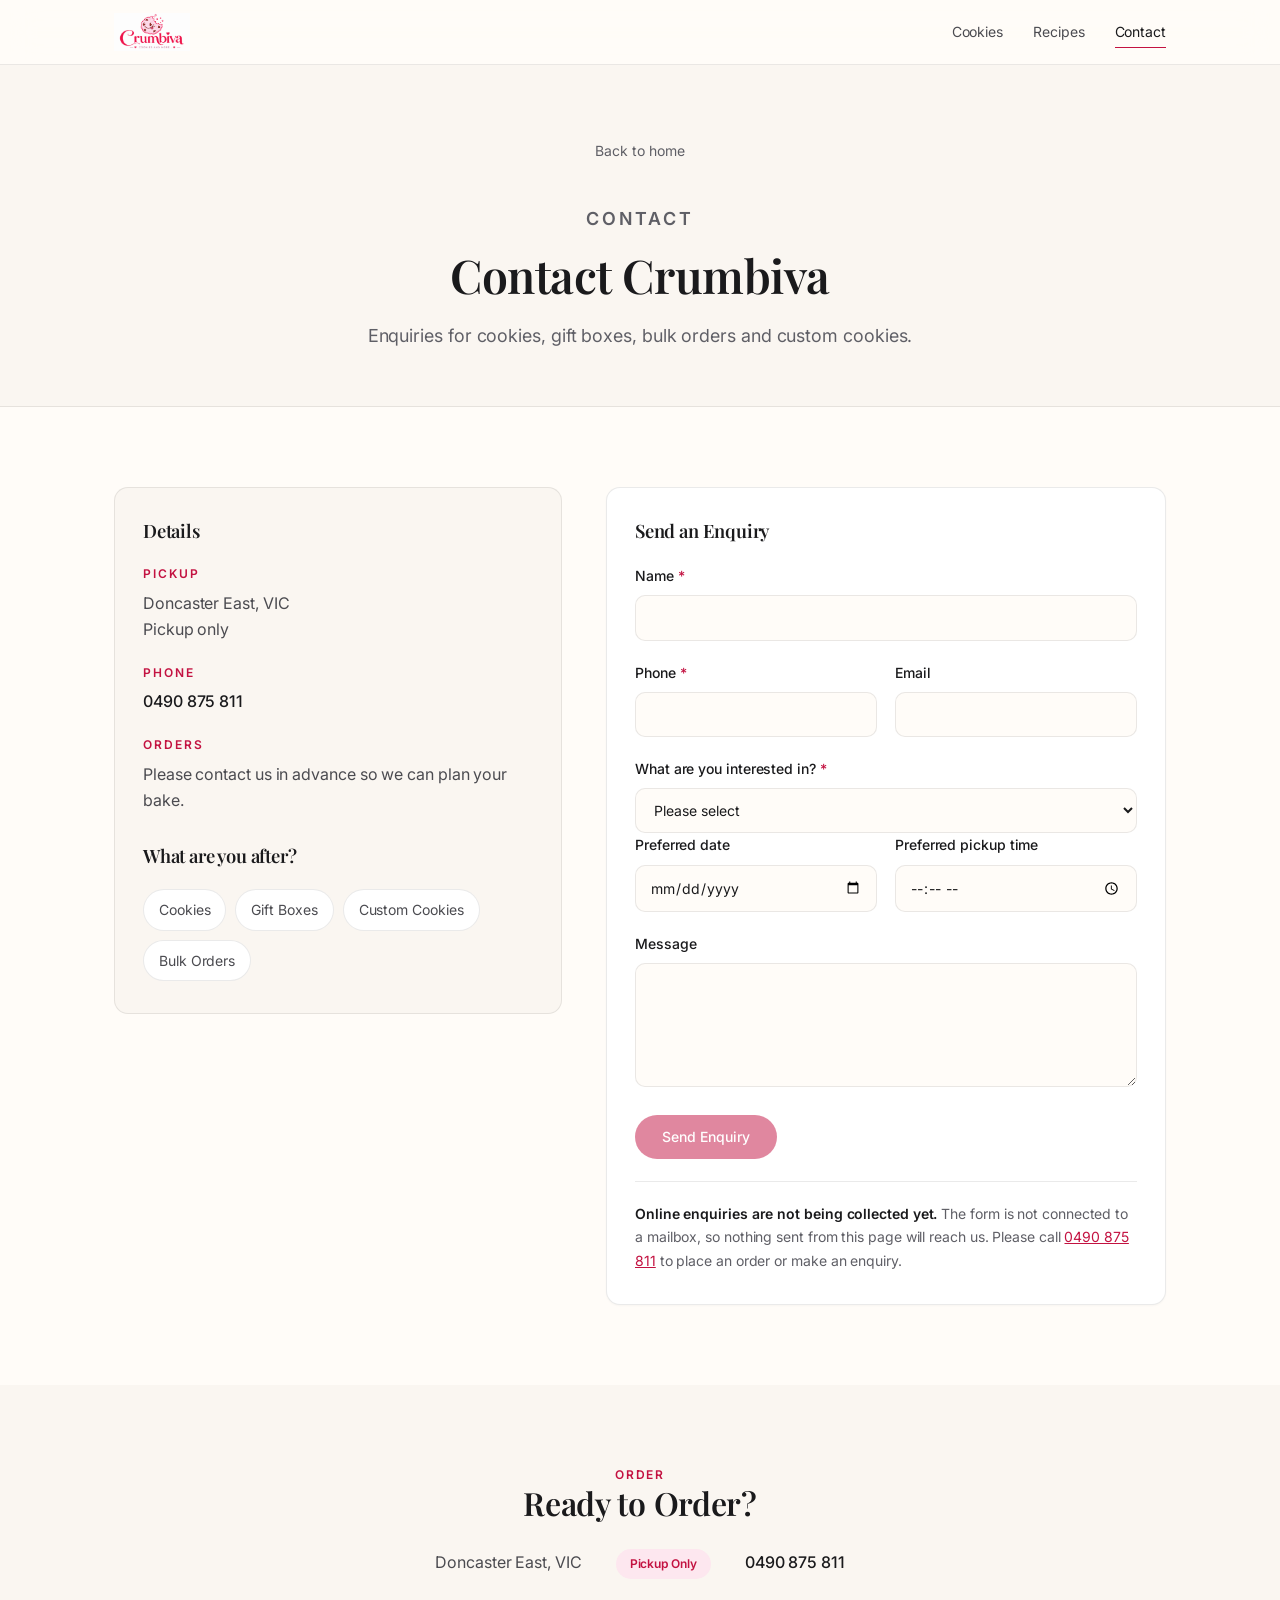
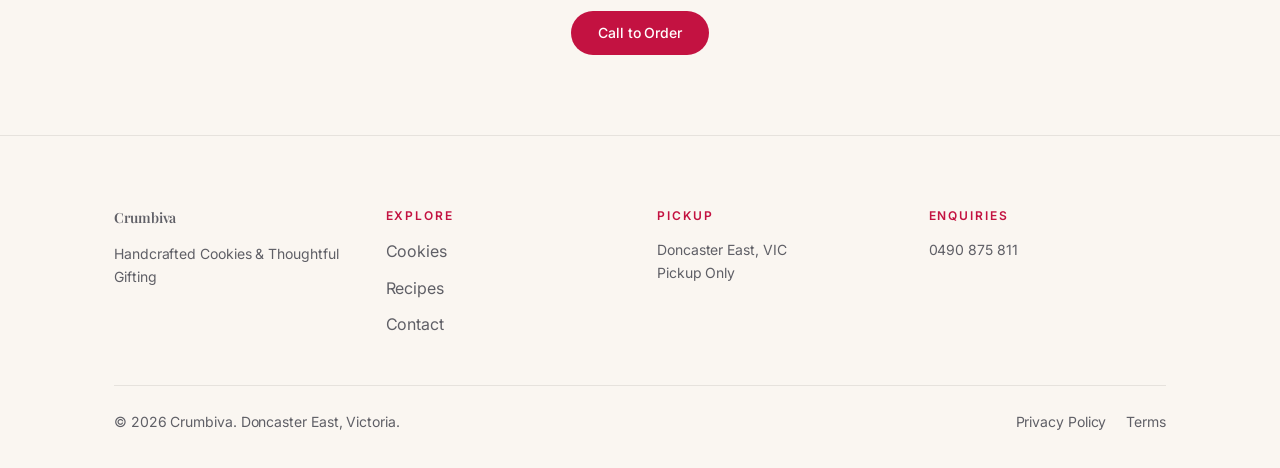
==== contact.html @ d33b9bd6 "Rewrite the founder section: Meet Kanu intro plus The Story Behind the Name" ====
<!DOCTYPE html>
<html lang="en-AU">
<head>
<meta charset="utf-8">
<meta name="viewport" content="width=device-width, initial-scale=1">
<title>Contact Crumbiva | Doncaster East</title>
<meta name="description" content="Contact Crumbiva in Doncaster East, Melbourne for handcrafted cookies, gift boxes, bulk orders and custom cookies. Pickup only. Call 0490 875 811.">
<link rel="icon" href="images/logo.png">
<link rel="preconnect" href="https://fonts.googleapis.com">
<link rel="preconnect" href="https://fonts.gstatic.com" crossorigin>
<link rel="stylesheet" href="https://fonts.googleapis.com/css2?family=Inter:wght@400;500;600&amp;family=Playfair+Display:ital,wght@0,600;0,700;1,600&amp;display=swap">
<link rel="stylesheet" href="styles.css?v=04c50ca1eb">
</head>
<body>

<header class="nav">
  <div class="nav-in">
    <a class="brand" href="index.html"><img src="images/logo.png" alt="Crumbiva"></a>
    <nav class="nav-links" aria-label="Main">
      <a href="cookies.html">Cookies</a>
      <a href="recipes.html">Recipes</a>
      <a href="contact.html" aria-current="page">Contact</a>
    </nav>
  </div>
</header>

<main>

  <div class="page-head wrap">
    <a class="back" href="index.html">Back to home</a>
    <p class="eyebrow">Contact</p>
    <h1>Contact Crumbiva</h1>
    <p>Enquiries for cookies, gift boxes, bulk orders and custom cookies.</p>
  </div>

  <section>
    <div class="wrap">
      <div class="contact-grid">

        <div class="contact-detail">
          <h3>Details</h3>
          <dl>
            <dt>Pickup</dt>
            <dd>Doncaster East, VIC<br>Pickup only</dd>
            <dt>Phone</dt>
            <dd><a href="tel:0490875811">0490 875 811</a></dd>
            <dt>Orders</dt>
            <dd>Please contact us in advance so we can plan your bake.</dd>
          </dl>

          <h3 style="margin-top:32px">What are you after?</h3>
          <div class="enquiries">
            <a href="cookies.html">Cookies</a>
            <a href="cookies.html">Gift Boxes</a>
            <a href="cookies.html">Custom Cookies</a>
            <a href="tel:0490875811">Bulk Orders</a>
          </div>
        </div>

        <form aria-labelledby="enquiry-heading">
          <h3 id="enquiry-heading">Send an Enquiry</h3>

          <div class="field" style="margin-top:22px">
            <label for="name">Name <span class="req">*</span></label>
            <input type="text" id="name" name="name" autocomplete="name" required>
          </div>

          <div class="row2" style="margin-top:20px">
            <div>
              <label for="phone">Phone <span class="req">*</span></label>
              <input type="tel" id="phone" name="phone" autocomplete="tel" required>
            </div>
            <div>
              <label for="email">Email</label>
              <input type="email" id="email" name="email" autocomplete="email">
            </div>
          </div>

          <div class="field">
            <label for="interest">What are you interested in? <span class="req">*</span></label>
            <select id="interest" name="interest" required>
              <option value="">Please select</option>
              <option>Cookies</option>
              <option>Gift Box</option>
              <option>Bulk Order</option>
              <option>Custom Cookies</option>
              <option>Other</option>
            </select>
          </div>

          <div class="row2">
            <div>
              <label for="date">Preferred date</label>
              <input type="date" id="date" name="date">
            </div>
            <div>
              <label for="time">Preferred pickup time</label>
              <input type="time" id="time" name="time">
            </div>
          </div>

          <div class="field">
            <label for="message">Message</label>
            <textarea id="message" name="message" rows="5"></textarea>
          </div>

          <div class="field">
            <button type="submit" class="btn primary" disabled aria-describedby="form-status">Send Enquiry</button>
          </div>

          <div class="form-note" id="form-status">
            <strong>Online enquiries are not being collected yet.</strong>
            The form is not connected to a mailbox, so nothing sent from this page will reach us.
            Please call <a href="tel:0490875811" style="color:var(--pink)">0490 875 811</a> to place an order or make an enquiry.
          </div>
        </form>

      </div>
    </div>
  </section>

  <section class="alt">
    <div class="wrap">
      <div class="contact-block">
        <p class="eyebrow">Order</p>
        <h2>Ready to Order?</h2>
        <div class="lines">
          <span>Doncaster East, VIC</span>
          <span class="badge">Pickup Only</span>
          <a href="tel:0490875811">0490 875 811</a>
        </div>
        <div class="btns">
          <a class="btn primary" href="tel:0490875811">Call to Order</a>
        </div>
      </div>
    </div>
  </section>

</main>

<footer>
  <div class="wrap">
    <div class="f-grid">
      <div>
        <p class="f-brand">Crumbiva</p>
        <p class="f-tag">Handcrafted Cookies &amp; Thoughtful Gifting</p>
      </div>
      <div>
        <p class="f-head">Explore</p>
        <div class="f-links">
          <a href="cookies.html">Cookies</a>
          <a href="recipes.html">Recipes</a>
          <a href="contact.html">Contact</a>
        </div>
      </div>
      <div>
        <p class="f-head">Pickup</p>
        <p>Doncaster East, VIC<br>Pickup Only</p>
      </div>
      <div>
        <p class="f-head">Enquiries</p>
        <p><a href="tel:0490875811">0490 875 811</a></p>
      </div>
    </div>
    <div class="f-bottom">
      <span>&copy; 2026 Crumbiva. Doncaster East, Victoria.</span>
      <nav aria-label="Legal">
        <a href="privacy.html">Privacy Policy</a>
        <a href="terms.html">Terms</a>
      </nav>
    </div>
  </div>
</footer>

</body>
</html>
---- styles.css ----
/* Crumbiva — design system
   Typefaces: Playfair Display (display serif) for headings, Inter (UI sans) for everything else.
   One type scale and one colour set, both defined here. Never restyle an element inline. */

:root{
  /* colour */
  --ivory:#FFFCF8;
  --cream:#FAF6F1;
  --paper:#FFFFFF;
  --ink:#1A1A1C;
  --body:#4B4B50;
  --muted:#5F5F66;
  --line:rgba(26,26,28,.09);
  --pink:#C31241;
  --pink-ink:#9E0D32;
  --blush:#FDE7EF;
  --rose:#F8CEDF;
  --peach:#FCEFE4;
  --sage:#E9F0EA;
  --lilac:#EFEAF7;
  --burgundy:#5A1B2E;
  --green:#59695C;

  /* surface */
  --radius:14px;
  --radius-sm:10px;
  --shadow-sm:0 1px 2px rgba(26,26,28,.03);
  --shadow:0 1px 2px rgba(26,26,28,.03), 0 14px 34px -18px rgba(26,26,28,.20);
  --measure:1100px;

  /* typefaces */
  --sans:"Inter", -apple-system, BlinkMacSystemFont, "Segoe UI", Roboto, Helvetica, Arial, sans-serif;
  --serif:"Playfair Display", "Iowan Old Style", Georgia, "Times New Roman", serif;

  /* type scale — every text element on the site uses one of these */
  --fs-h1:clamp(2rem, 4.4vw, 2.9rem);
  --fs-h2:clamp(1.45rem, 2.9vw, 2rem);
  --fs-h3:1.15rem;
  --fs-lead:clamp(1rem, 1.8vw, 1.12rem);
  --fs-body:1rem;
  --fs-sm:.875rem;
  --fs-xs:.75rem;

  --lh-head:1.2;
  --lh-body:1.65;
}

*{box-sizing:border-box}
html{scroll-behavior:smooth; -webkit-text-size-adjust:100%}
body{
  margin:0;
  background:var(--ivory);
  color:var(--ink);
  font-family:var(--sans);
  font-size:var(--fs-body);
  line-height:var(--lh-body);
  letter-spacing:-.005em;
  -webkit-font-smoothing:antialiased;
  -moz-osx-font-smoothing:grayscale;
}
h1,h2,h3{
  font-family:var(--serif);
  font-weight:600;
  line-height:var(--lh-head);
  letter-spacing:-.01em;
  margin:0;
}
h1{font-size:var(--fs-h1)}
h2{font-size:var(--fs-h2)}
h3{font-size:var(--fs-h3)}
p{margin:0}
a{color:inherit}
img{max-width:100%; display:block}
.wrap{max-width:var(--measure); margin:0 auto; padding:0 24px}
:focus-visible{outline:2px solid var(--pink); outline-offset:3px; border-radius:6px}

/* ---------- one eyebrow style, used site wide ---------- */
.eyebrow{
  font-family:var(--sans);
  font-size:var(--fs-xs);
  font-weight:600;
  letter-spacing:.16em;
  text-transform:uppercase;
  color:var(--pink);
}

/* ---------- nav ---------- */
.nav{
  position:sticky; top:0; z-index:50;
  background:rgba(255,252,248,.82);
  backdrop-filter:saturate(180%) blur(18px);
  -webkit-backdrop-filter:saturate(180%) blur(18px);
  border-bottom:1px solid var(--line);
}
.nav-in{display:flex; align-items:center; gap:26px; height:64px;
        max-width:var(--measure); margin:0 auto; padding:0 24px}
.brand{display:flex; align-items:center; text-decoration:none}
.brand img{height:38px; width:auto}
.nav-links{display:flex; gap:30px; margin-left:auto; flex-wrap:wrap;
           font-size:var(--fs-sm); color:var(--body)}
.nav-links a{text-decoration:none; padding:4px 0; border-bottom:1px solid transparent}
.nav-links a:hover,.nav-links a[aria-current="page"]{color:var(--ink); border-bottom-color:var(--pink)}

/* ---------- hero ---------- */
.hero{text-align:center; padding:96px 0 84px}
.hero img.logo{height:110px; width:auto; margin:0 auto 34px}
.hero h1{max-width:22ch; margin:0 auto}
.hero .sub{margin:22px auto 0; max-width:44ch; color:var(--muted); font-size:var(--fs-lead)}
.btns{display:flex; gap:12px; justify-content:center; flex-wrap:wrap; margin-top:38px}
.btn{
  display:inline-block; text-decoration:none; border-radius:999px;
  padding:13px 26px; font-size:var(--fs-sm); font-weight:500;
  border:1px solid transparent; line-height:1.2
}
.btn.primary{background:var(--pink); color:#fff}
.btn.primary:hover{background:var(--pink-ink)}
.btn.ghost{background:var(--paper); border-color:var(--line); color:var(--ink); box-shadow:var(--shadow-sm)}
.btn.ghost:hover{border-color:rgba(26,26,28,.22)}
button.btn{font-family:var(--sans); cursor:pointer}
button.btn:disabled{opacity:.5; cursor:not-allowed}

/* ---------- sections ---------- */
section{padding:80px 0; scroll-margin-top:76px}
.alt{background:var(--cream)}
.sec-head{text-align:center; max-width:44ch; margin:0 auto 50px}
.sec-head h2{margin-top:14px}
.sec-head p{margin-top:14px; color:var(--muted); font-size:var(--fs-lead)}

/* ---------- page header ---------- */
.page-head{position:relative; text-align:center; padding:72px 0 56px}
.page-head::before{
  content:""; position:absolute; left:50%; top:0; bottom:0; width:100vw;
  transform:translateX(-50%); background:var(--cream);
  border-bottom:1px solid var(--line); z-index:-1
}
.page-head h1{max-width:24ch; margin:14px auto 0}
.page-head p{margin:18px auto 0; max-width:54ch; color:var(--muted); font-size:var(--fs-lead)}
.page-head .back{
  display:inline-block; margin-bottom:24px; font-size:var(--fs-sm);
  color:var(--muted); text-decoration:none
}
.page-head .back:hover{color:var(--ink)}

/* ---------- founder ---------- */
.founder{
  display:grid; grid-template-columns:1.4fr 1fr; gap:52px; align-items:start;
  background:var(--paper); border:1px solid var(--line); border-radius:var(--radius);
  box-shadow:var(--shadow); padding:clamp(28px,3.5vw,52px)
}
.founder h2{margin-top:12px}
.founder p{margin-top:16px; color:var(--body); font-size:var(--fs-body)}
.founder p.lead{font-size:var(--fs-lead)}
.founder p.headline{
  margin-top:20px; font-family:var(--serif); font-weight:600;
  font-size:clamp(1.15rem, 2.4vw, 1.5rem); line-height:1.32;
  letter-spacing:var(--ls-head); color:var(--ink)
}
.founder-panel{
  background:var(--cream); border:1px solid var(--line);
  border-radius:var(--radius); padding:32px 26px
}
.founder-panel .initial{
  font-family:var(--serif); font-weight:600; font-size:3.6rem; line-height:1;
  color:var(--burgundy)
}
.founder-panel .name{
  margin-top:12px; font-family:var(--sans); font-size:var(--fs-xs); font-weight:600;
  letter-spacing:.16em; text-transform:uppercase; color:var(--muted)
}
/* ---------- story behind the name ---------- */
.story{
  max-width:72ch; margin:34px auto 0; padding:36px 38px; text-align:center;
  background:var(--paper); border:1px solid var(--line);
  border-radius:var(--radius); box-shadow:var(--shadow-sm)
}
.story h3{font-size:var(--fs-h3)}
.story p{margin-top:14px; color:var(--body); font-size:var(--fs-body)}
.story p.story-lead{
  margin-top:18px; font-family:var(--serif); font-style:italic;
  font-size:var(--fs-lead); color:var(--ink)
}
.story p.story-end{margin-top:18px; color:var(--ink)}

/* ---------- service grid ---------- */
.services{display:grid; gap:20px; grid-template-columns:repeat(auto-fit, minmax(290px, 1fr))}
.service{
  background:var(--paper); border:1px solid var(--line); border-radius:var(--radius);
  box-shadow:var(--shadow-sm); padding:30px 28px; display:flex; flex-direction:column;
  transition:box-shadow .18s ease, border-color .18s ease
}
.service:hover{box-shadow:var(--shadow); border-color:rgba(26,26,28,.14)}
.service .glyph{width:38px; height:38px; border-radius:var(--radius-sm); margin-bottom:20px}
.service p{margin-top:10px; color:var(--muted); font-size:var(--fs-sm); flex:1}
.service .link{
  display:inline-block; margin-top:20px; font-size:var(--fs-sm); font-weight:500;
  color:var(--pink); text-decoration:none
}
.service .link:hover{text-decoration:underline}
.g-cookies{background:var(--blush)}
.g-bulk{background:var(--peach)} .g-gift{background:var(--rose)}
.g-recipes{background:var(--lilac)} .g-custom{background:var(--cream); border:1px solid var(--line)}

/* ---------- feature strip ---------- */
.features{display:grid; gap:18px; grid-template-columns:repeat(auto-fit, minmax(190px, 1fr));
          text-align:center}
.feature{background:var(--paper); border:1px solid var(--line); border-radius:var(--radius);
         padding:26px 20px; box-shadow:var(--shadow-sm)}
.feature b{display:block; font-family:var(--serif); font-size:1.05rem; font-weight:600}
.feature span{display:block; margin-top:8px; font-size:var(--fs-sm); color:var(--muted)}

/* ---------- statement (freshness / contact) ---------- */
.statement{text-align:center; max-width:60ch; margin:0 auto}
.statement h2{margin-top:14px}
.statement p{margin-top:16px; color:var(--muted); font-size:var(--fs-lead)}
.contact-block{text-align:center}
.contact-block .lines{
  margin-top:26px; display:flex; flex-wrap:wrap; gap:14px 34px; justify-content:center;
  font-size:var(--fs-body); color:var(--body)
}
.contact-block .lines a{text-decoration:none; color:var(--ink); font-weight:500}
.contact-block .lines a:hover{color:var(--pink)}
.contact-block .btns{margin-top:32px}
.badge{
  display:inline-block; background:var(--blush); color:var(--pink);
  border-radius:999px; padding:5px 14px; font-size:var(--fs-xs); font-weight:600
}

/* ---------- product cards (cookies) ---------- */
.products{display:grid; gap:22px; grid-template-columns:repeat(auto-fit, minmax(280px, 1fr))}
.product{
  background:var(--paper); border:1px solid var(--line); border-radius:var(--radius);
  box-shadow:var(--shadow-sm); overflow:hidden; display:flex; flex-direction:column
}
.product .swatch{width:44px; height:44px; border-radius:12px; margin-bottom:18px}
.product .body{padding:26px 26px 28px; display:flex; flex-direction:column; flex:1}
.product h3{font-size:var(--fs-h3)}
.product p{margin-top:10px; color:var(--muted); font-size:var(--fs-sm); flex:1}
.product .price{margin-top:16px; font-size:var(--fs-sm); color:var(--muted)}
.t-almond{background:linear-gradient(150deg, var(--peach), var(--cream))}
.t-gudd{background:linear-gradient(150deg, var(--rose), var(--cream))}
.t-pista{background:linear-gradient(150deg, var(--sage), var(--cream))}
.t-choco{background:linear-gradient(150deg, #EFE6E0, var(--cream))}
.t-coconut{background:linear-gradient(150deg, var(--blush), var(--cream))}

/* ---------- menu ---------- */
.menu-group{margin-top:34px}
.menu-group:first-of-type{margin-top:0}
.menu-group h3{margin-bottom:14px}
.menu{background:var(--paper); border:1px solid var(--line); border-radius:var(--radius);
      box-shadow:var(--shadow-sm); overflow:hidden}
.menu-row{display:flex; gap:16px; align-items:baseline; padding:18px 28px;
          border-top:1px solid var(--line)}
.menu-row:first-child{border-top:0}
.menu-row .item{font-weight:500}
.menu-row .desc{color:var(--muted); font-size:var(--fs-sm); flex:1; min-width:0}
.menu-row .price{color:var(--pink); font-weight:600; font-variant-numeric:tabular-nums;
                 white-space:nowrap}
.pair{display:grid; grid-template-columns:repeat(auto-fit, minmax(300px, 1fr)); gap:22px}
.pair .menu-row{padding:15px 24px}

/* ---------- callout ---------- */
.callout{
  margin-top:34px; background:var(--cream); border:1px solid var(--line);
  border-radius:var(--radius); padding:32px 30px
}
.callout h3{font-size:var(--fs-h3)}
.callout p{margin-top:12px; color:var(--body); font-size:var(--fs-sm); max-width:64ch}
.callout a{color:var(--pink); text-decoration:none; font-weight:500}
.callout a:hover{text-decoration:underline}
.sizes{display:flex; flex-wrap:wrap; gap:10px; margin-top:18px}
.sizes span{background:var(--paper); border:1px solid var(--line); border-radius:999px;
            padding:8px 16px; font-size:var(--fs-sm); font-weight:500}
.options{display:flex; flex-wrap:wrap; gap:10px; margin-top:18px; margin-bottom:4px}
.options span{background:var(--paper); border:1px solid var(--line); border-radius:999px;
              padding:8px 16px; font-size:var(--fs-sm)}

/* ---------- recipes ---------- */
.recipes{display:grid; gap:14px; max-width:820px; margin:0 auto}
details.recipe{
  background:var(--paper); border:1px solid var(--line); border-radius:var(--radius);
  box-shadow:var(--shadow-sm); overflow:hidden
}
details.recipe summary{
  cursor:pointer; padding:22px 26px; font-family:var(--serif); font-weight:600;
  font-size:var(--fs-h3); display:flex; align-items:center; gap:14px; list-style:none
}
details.recipe summary::-webkit-details-marker{display:none}
details.recipe summary::after{
  content:"+"; margin-left:auto; font-family:var(--sans); color:var(--pink);
  font-weight:400; font-size:1.3rem; line-height:1
}
details.recipe[open] summary::after{content:"\2013"}
details.recipe summary .tag{
  font-family:var(--sans); font-size:var(--fs-xs); font-weight:500;
  color:var(--muted); background:var(--cream); border:1px solid var(--line);
  border-radius:999px; padding:4px 11px
}
.recipe-body{padding:0 26px 26px; color:var(--muted); font-size:var(--fs-sm)}
.recipe-body h4{
  margin:20px 0 8px; font-family:var(--sans); font-size:var(--fs-xs);
  letter-spacing:.16em; text-transform:uppercase; color:var(--pink); font-weight:600
}
.recipe-body ul,.recipe-body ol{margin:0; padding-left:19px}
.recipe-body li{margin:5px 0}
.recipe-body p.tip{margin-top:18px; padding-top:16px; border-top:1px solid var(--line)}

.note{
  max-width:64ch; margin:40px auto 0; text-align:center;
  font-size:var(--fs-sm); color:var(--muted)
}
.note strong{color:var(--ink); font-weight:600}
.note a{color:var(--pink); text-decoration:none}
.note a:hover{text-decoration:underline}

/* ---------- contact page ---------- */
.contact-grid{display:grid; grid-template-columns:1fr 1.25fr; gap:44px; align-items:start}
.contact-detail{background:var(--cream); border:1px solid var(--line);
                border-radius:var(--radius); padding:32px 28px}
.contact-detail h3{margin-top:0}
.contact-detail dl{margin:22px 0 0}
.contact-detail dt{
  font-size:var(--fs-xs); font-weight:600; letter-spacing:.16em;
  text-transform:uppercase; color:var(--pink); margin-top:20px
}
.contact-detail dd{margin:6px 0 0; font-size:var(--fs-body); color:var(--body)}
.contact-detail dd a{text-decoration:none; color:var(--ink); font-weight:500}
.contact-detail dd a:hover{color:var(--pink)}
.enquiries{margin-top:22px; display:flex; flex-wrap:wrap; gap:9px}
.enquiries a{
  text-decoration:none; font-size:var(--fs-sm); color:var(--body);
  background:var(--paper); border:1px solid var(--line); border-radius:999px; padding:8px 15px
}
.enquiries a:hover{border-color:var(--pink); color:var(--pink)}

form{background:var(--paper); border:1px solid var(--line); border-radius:var(--radius);
     box-shadow:var(--shadow-sm); padding:32px 28px}
.field{margin-top:20px}
.field:first-of-type{margin-top:0}
label{
  display:block; font-size:var(--fs-sm); font-weight:500; color:var(--ink);
  margin-bottom:8px
}
label .req{color:var(--pink)}
input[type=text],input[type=tel],input[type=email],input[type=date],input[type=time],select,textarea{
  width:100%; font-family:var(--sans); font-size:var(--fs-sm); color:var(--ink);
  background:var(--ivory); border:1px solid var(--line); border-radius:var(--radius-sm);
  padding:12px 14px; line-height:1.4
}
input:focus,select:focus,textarea:focus{
  outline:none; border-color:var(--pink); box-shadow:0 0 0 3px var(--blush)
}
textarea{resize:vertical; min-height:120px}
.row2{display:grid; grid-template-columns:1fr 1fr; gap:18px}
.form-note{
  margin-top:22px; padding-top:20px; border-top:1px solid var(--line);
  font-size:var(--fs-sm); color:var(--muted)
}
.form-note strong{color:var(--ink); font-weight:600}
.checkline{display:flex; gap:10px; align-items:flex-start; margin-top:12px;
           font-size:var(--fs-sm); color:var(--body)}
.checkline input{margin-top:3px}

/* ---------- legal pages ---------- */
.legal{max-width:70ch; margin:0 auto}
.legal h2{margin-top:38px}
.legal h2:first-of-type{margin-top:0}
.legal p{margin-top:14px; color:var(--body); font-size:var(--fs-body)}
.legal ul{margin:14px 0 0; padding-left:20px; color:var(--body); font-size:var(--fs-body)}
.legal li{margin:6px 0}

/* ---------- footer ---------- */
footer{background:var(--cream); border-top:1px solid var(--line); padding:58px 0 34px}
.f-grid{display:grid; gap:34px; grid-template-columns:repeat(auto-fit, minmax(190px, 1fr))}
.f-brand{font-family:var(--serif); font-size:1.3rem; font-weight:600}
.f-tag{margin-top:10px; color:var(--muted); font-size:var(--fs-sm)}
.f-grid .f-head{
  font-family:var(--sans); font-size:var(--fs-xs); font-weight:600;
  letter-spacing:.16em; text-transform:uppercase; color:var(--pink)
}
.f-grid p{margin-top:12px; color:var(--muted); font-size:var(--fs-sm)}
.f-grid a{text-decoration:none; color:var(--muted)}
.f-grid a:hover{color:var(--ink)}
.f-links{display:grid; gap:10px; margin-top:12px}
.f-bottom{
  margin-top:48px; padding-top:24px; border-top:1px solid var(--line);
  display:flex; gap:14px; flex-wrap:wrap; justify-content:space-between;
  font-size:var(--fs-sm); color:var(--muted)
}
.f-bottom nav{display:flex; gap:20px}
.f-bottom a{text-decoration:none; color:var(--muted)}
.f-bottom a:hover{color:var(--ink)}

@media (max-width:900px){
  .founder{grid-template-columns:1fr; gap:32px}
  .contact-grid{grid-template-columns:1fr; gap:28px}
}
@media (max-width:680px){
  .nav-in{gap:14px; padding:0 18px}
  .nav-links{gap:15px; font-size:12.5px}
  .brand img{height:30px}
  .hero{padding:60px 0 52px}
  .hero img.logo{height:78px}
  section{padding:58px 0}
  .page-head{padding:48px 0 40px}
  .service,.product .body{padding:24px 22px}
  form{padding:26px 22px}
  .row2{grid-template-columns:1fr}
  .menu-row{display:block; padding:16px 22px}
  .menu-row .desc{margin-top:5px}
  .menu-row .price{display:block; margin-top:7px}
  .callout{padding:26px 22px}
  .f-bottom{flex-direction:column}
}
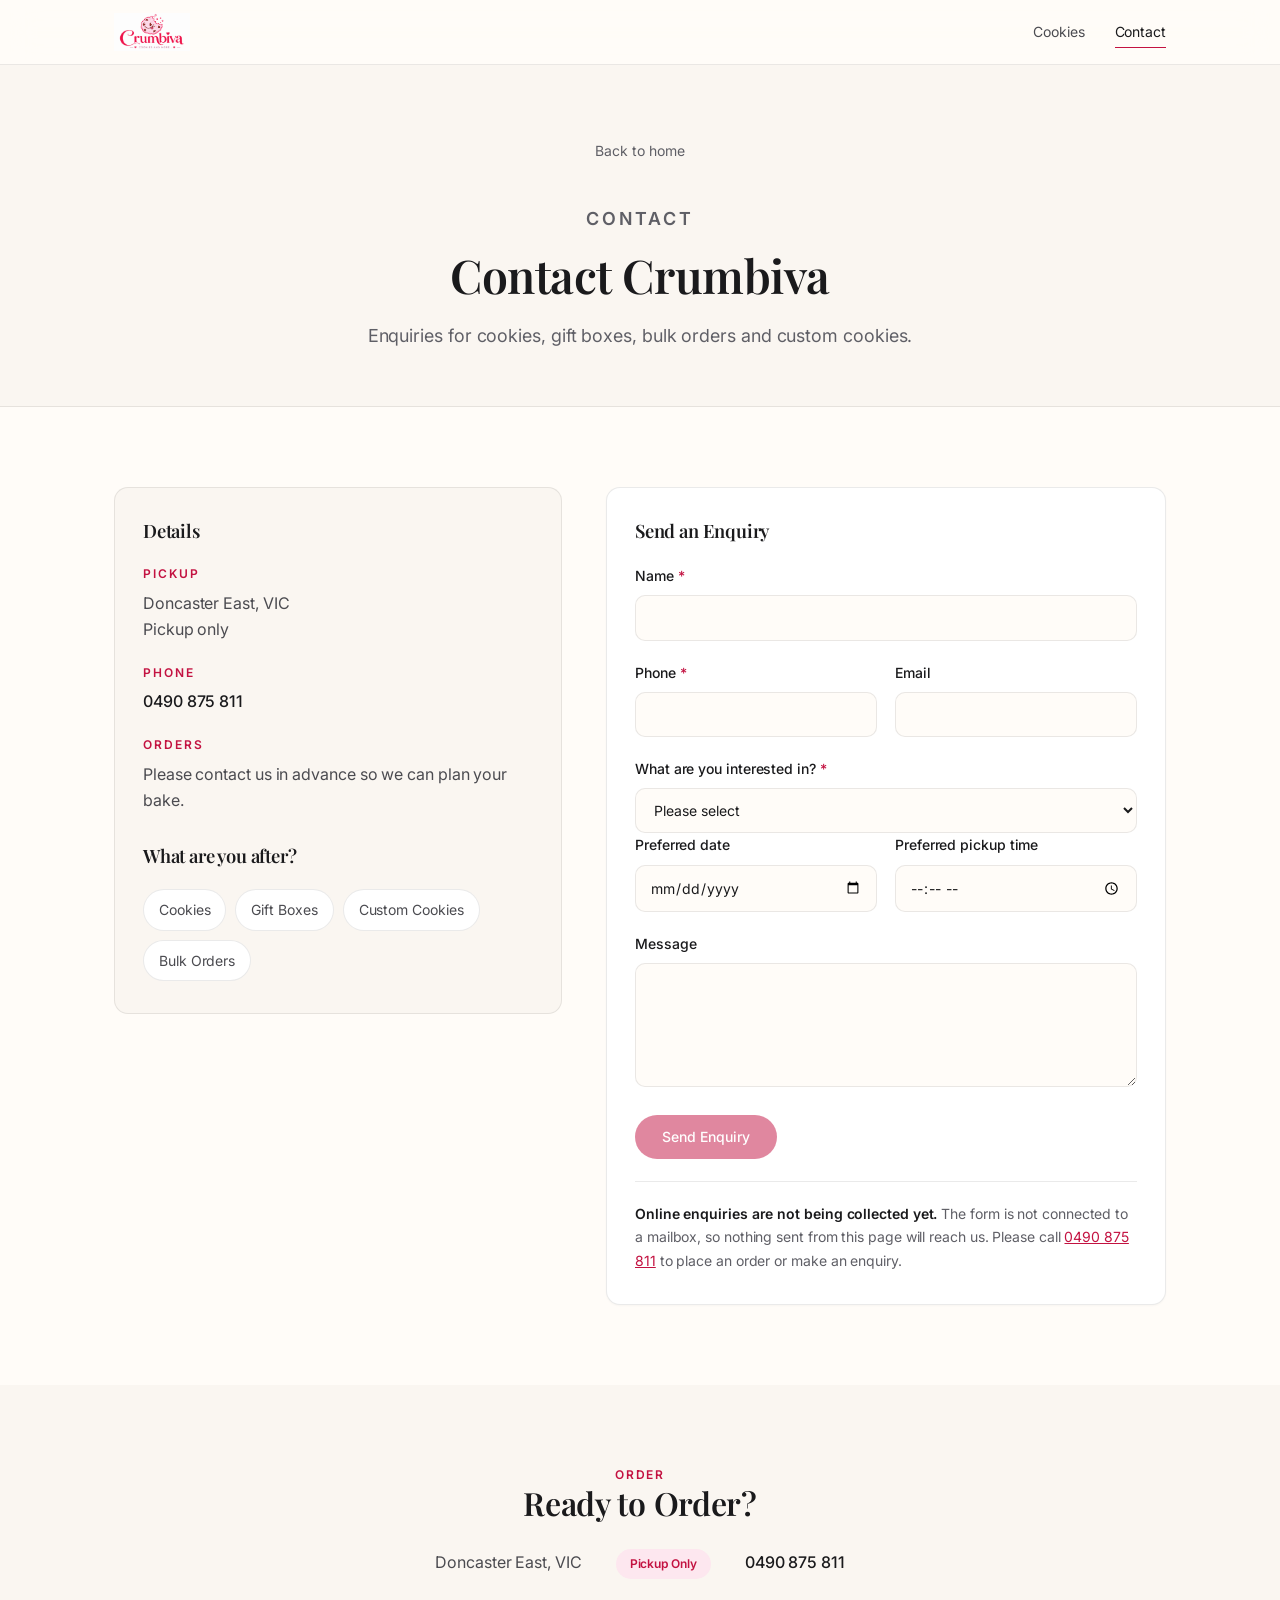
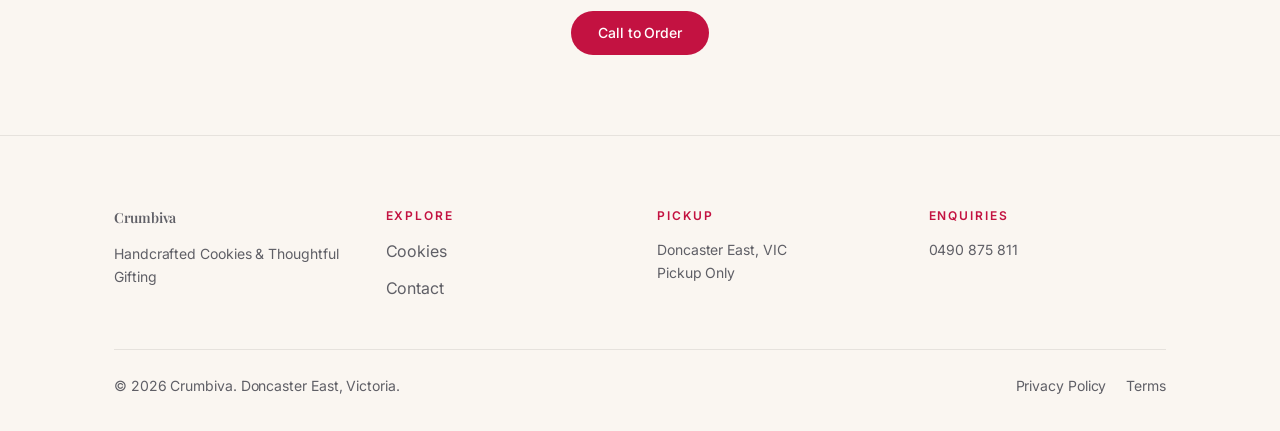
==== commit 3727966d: "Remove India and Sydney, 2 countries, drop founder name panel and Story Behind the Name, remove Reci" ====
--- a/contact.html
+++ b/contact.html
@@ -9,7 +9,7 @@
 <link rel="preconnect" href="https://fonts.googleapis.com">
 <link rel="preconnect" href="https://fonts.gstatic.com" crossorigin>
 <link rel="stylesheet" href="https://fonts.googleapis.com/css2?family=Inter:wght@400;500;600&amp;family=Playfair+Display:ital,wght@0,600;0,700;1,600&amp;display=swap">
-<link rel="stylesheet" href="styles.css?v=04c50ca1eb">
+<link rel="stylesheet" href="styles.css?v=9f3afb9d5f">
 </head>
 <body>
 
@@ -18,7 +18,6 @@
     <a class="brand" href="index.html"><img src="images/logo.png" alt="Crumbiva"></a>
     <nav class="nav-links" aria-label="Main">
       <a href="cookies.html">Cookies</a>
-      <a href="recipes.html">Recipes</a>
       <a href="contact.html" aria-current="page">Contact</a>
     </nav>
   </div>
@@ -149,7 +148,6 @@
         <p class="f-head">Explore</p>
         <div class="f-links">
           <a href="cookies.html">Cookies</a>
-          <a href="recipes.html">Recipes</a>
           <a href="contact.html">Contact</a>
         </div>
       </div>
--- a/styles.css
+++ b/styles.css
@@ -143,7 +143,7 @@
 
 /* ---------- founder ---------- */
 .founder{
-  display:grid; grid-template-columns:1.4fr 1fr; gap:52px; align-items:start;
+  display:block;
   background:var(--paper); border:1px solid var(--line); border-radius:var(--radius);
   box-shadow:var(--shadow); padding:clamp(28px,3.5vw,52px)
 }
@@ -155,31 +155,6 @@
   font-size:clamp(1.15rem, 2.4vw, 1.5rem); line-height:1.32;
   letter-spacing:var(--ls-head); color:var(--ink)
 }
-.founder-panel{
-  background:var(--cream); border:1px solid var(--line);
-  border-radius:var(--radius); padding:32px 26px
-}
-.founder-panel .initial{
-  font-family:var(--serif); font-weight:600; font-size:3.6rem; line-height:1;
-  color:var(--burgundy)
-}
-.founder-panel .name{
-  margin-top:12px; font-family:var(--sans); font-size:var(--fs-xs); font-weight:600;
-  letter-spacing:.16em; text-transform:uppercase; color:var(--muted)
-}
-/* ---------- story behind the name ---------- */
-.story{
-  max-width:72ch; margin:34px auto 0; padding:36px 38px; text-align:center;
-  background:var(--paper); border:1px solid var(--line);
-  border-radius:var(--radius); box-shadow:var(--shadow-sm)
-}
-.story h3{font-size:var(--fs-h3)}
-.story p{margin-top:14px; color:var(--body); font-size:var(--fs-body)}
-.story p.story-lead{
-  margin-top:18px; font-family:var(--serif); font-style:italic;
-  font-size:var(--fs-lead); color:var(--ink)
-}
-.story p.story-end{margin-top:18px; color:var(--ink)}
 
 /* ---------- service grid ---------- */
 .services{display:grid; gap:20px; grid-template-columns:repeat(auto-fit, minmax(290px, 1fr))}
@@ -198,7 +173,7 @@
 .service .link:hover{text-decoration:underline}
 .g-cookies{background:var(--blush)}
 .g-bulk{background:var(--peach)} .g-gift{background:var(--rose)}
-.g-recipes{background:var(--lilac)} .g-custom{background:var(--cream); border:1px solid var(--line)}
+.g-custom{background:var(--cream); border:1px solid var(--line)}
 
 /* ---------- feature strip ---------- */
 .features{display:grid; gap:18px; grid-template-columns:repeat(auto-fit, minmax(190px, 1fr));
@@ -274,36 +249,6 @@
 .options span{background:var(--paper); border:1px solid var(--line); border-radius:999px;
               padding:8px 16px; font-size:var(--fs-sm)}
 
-/* ---------- recipes ---------- */
-.recipes{display:grid; gap:14px; max-width:820px; margin:0 auto}
-details.recipe{
-  background:var(--paper); border:1px solid var(--line); border-radius:var(--radius);
-  box-shadow:var(--shadow-sm); overflow:hidden
-}
-details.recipe summary{
-  cursor:pointer; padding:22px 26px; font-family:var(--serif); font-weight:600;
-  font-size:var(--fs-h3); display:flex; align-items:center; gap:14px; list-style:none
-}
-details.recipe summary::-webkit-details-marker{display:none}
-details.recipe summary::after{
-  content:"+"; margin-left:auto; font-family:var(--sans); color:var(--pink);
-  font-weight:400; font-size:1.3rem; line-height:1
-}
-details.recipe[open] summary::after{content:"\2013"}
-details.recipe summary .tag{
-  font-family:var(--sans); font-size:var(--fs-xs); font-weight:500;
-  color:var(--muted); background:var(--cream); border:1px solid var(--line);
-  border-radius:999px; padding:4px 11px
-}
-.recipe-body{padding:0 26px 26px; color:var(--muted); font-size:var(--fs-sm)}
-.recipe-body h4{
-  margin:20px 0 8px; font-family:var(--sans); font-size:var(--fs-xs);
-  letter-spacing:.16em; text-transform:uppercase; color:var(--pink); font-weight:600
-}
-.recipe-body ul,.recipe-body ol{margin:0; padding-left:19px}
-.recipe-body li{margin:5px 0}
-.recipe-body p.tip{margin-top:18px; padding-top:16px; border-top:1px solid var(--line)}
-
 .note{
   max-width:64ch; margin:40px auto 0; text-align:center;
   font-size:var(--fs-sm); color:var(--muted)
@@ -391,7 +336,6 @@
 .f-bottom a:hover{color:var(--ink)}
 
 @media (max-width:900px){
-  .founder{grid-template-columns:1fr; gap:32px}
   .contact-grid{grid-template-columns:1fr; gap:28px}
 }
 @media (max-width:680px){
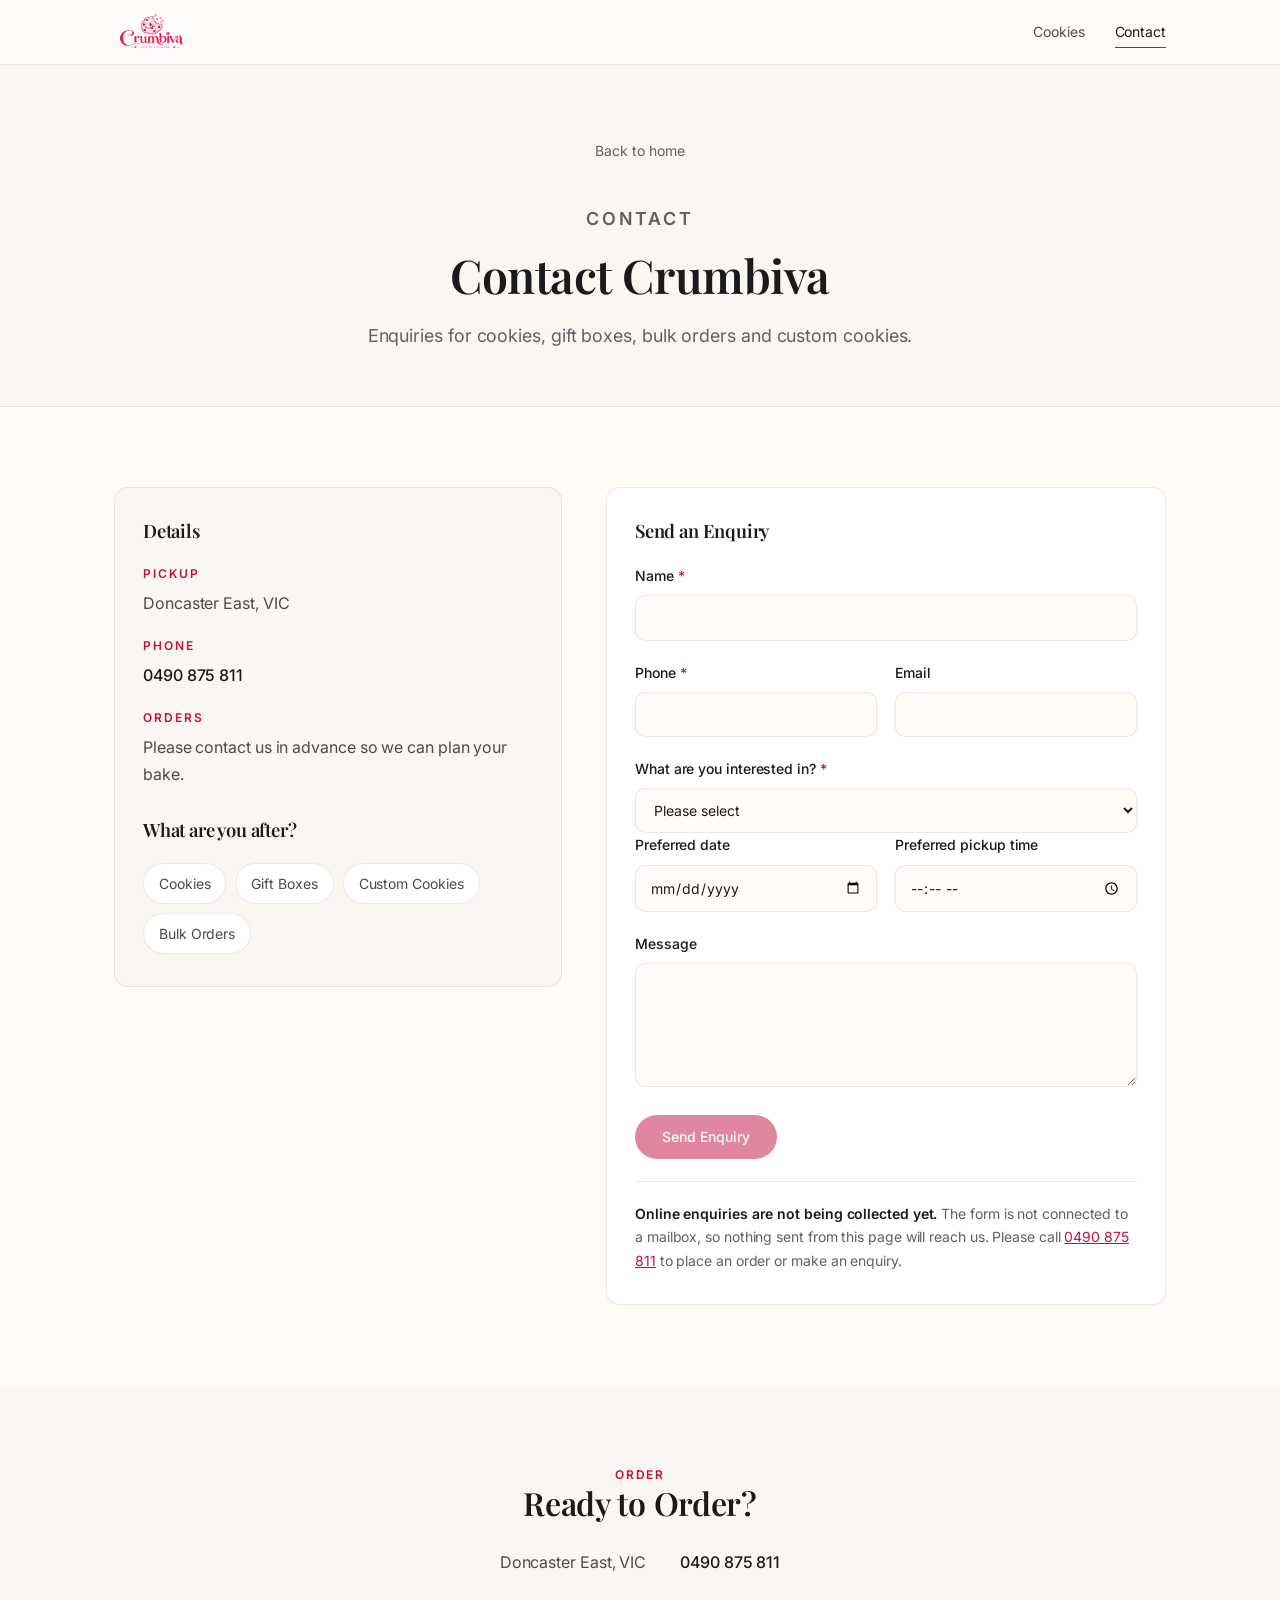
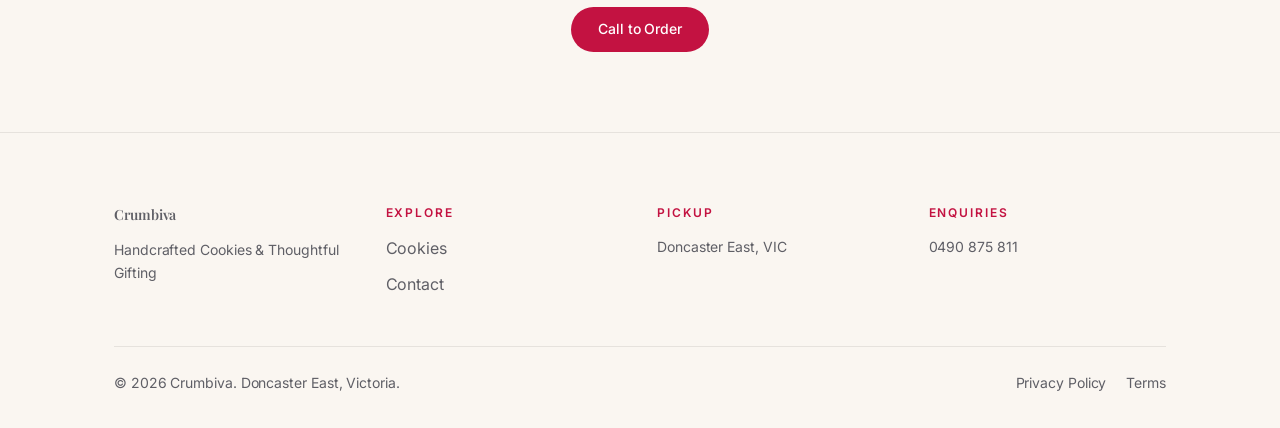
==== commit cf0138dc: "Remove Pickup Only wording across the site; drop the now-unused badge and pill styles" ====
--- a/contact.html
+++ b/contact.html
@@ -4,12 +4,12 @@
 <meta charset="utf-8">
 <meta name="viewport" content="width=device-width, initial-scale=1">
 <title>Contact Crumbiva | Doncaster East</title>
-<meta name="description" content="Contact Crumbiva in Doncaster East, Melbourne for handcrafted cookies, gift boxes, bulk orders and custom cookies. Pickup only. Call 0490 875 811.">
+<meta name="description" content="Contact Crumbiva in Doncaster East, Melbourne for handcrafted cookies, gift boxes, bulk orders and custom cookies. Call 0490 875 811.">
 <link rel="icon" href="images/logo.png">
 <link rel="preconnect" href="https://fonts.googleapis.com">
 <link rel="preconnect" href="https://fonts.gstatic.com" crossorigin>
 <link rel="stylesheet" href="https://fonts.googleapis.com/css2?family=Inter:wght@400;500;600&amp;family=Playfair+Display:ital,wght@0,600;0,700;1,600&amp;display=swap">
-<link rel="stylesheet" href="styles.css?v=9f3afb9d5f">
+<link rel="stylesheet" href="styles.css?v=ca639e1dba">
 </head>
 <body>
 
@@ -40,7 +40,7 @@
           <h3>Details</h3>
           <dl>
             <dt>Pickup</dt>
-            <dd>Doncaster East, VIC<br>Pickup only</dd>
+            <dd>Doncaster East, VIC</dd>
             <dt>Phone</dt>
             <dd><a href="tel:0490875811">0490 875 811</a></dd>
             <dt>Orders</dt>
@@ -125,7 +125,6 @@
         <h2>Ready to Order?</h2>
         <div class="lines">
           <span>Doncaster East, VIC</span>
-          <span class="badge">Pickup Only</span>
           <a href="tel:0490875811">0490 875 811</a>
         </div>
         <div class="btns">
@@ -153,7 +152,7 @@
       </div>
       <div>
         <p class="f-head">Pickup</p>
-        <p>Doncaster East, VIC<br>Pickup Only</p>
+        <p>Doncaster East, VIC</p>
       </div>
       <div>
         <p class="f-head">Enquiries</p>
--- a/styles.css
+++ b/styles.css
@@ -195,10 +195,6 @@
 .contact-block .lines a{text-decoration:none; color:var(--ink); font-weight:500}
 .contact-block .lines a:hover{color:var(--pink)}
 .contact-block .btns{margin-top:32px}
-.badge{
-  display:inline-block; background:var(--blush); color:var(--pink);
-  border-radius:999px; padding:5px 14px; font-size:var(--fs-xs); font-weight:600
-}
 
 /* ---------- product cards (cookies) ---------- */
 .products{display:grid; gap:22px; grid-template-columns:repeat(auto-fit, minmax(280px, 1fr))}
@@ -206,16 +202,23 @@
   background:var(--paper); border:1px solid var(--line); border-radius:var(--radius);
   box-shadow:var(--shadow-sm); overflow:hidden; display:flex; flex-direction:column
 }
-.product .swatch{width:44px; height:44px; border-radius:12px; margin-bottom:18px}
-.product .body{padding:26px 26px 28px; display:flex; flex-direction:column; flex:1}
+.product .swatch{width:44px; height:44px; border-radius:12px; margin:0 auto 18px}
+.product .body{padding:26px 26px 28px; display:flex; flex-direction:column; flex:1; text-align:center; align-items:center}
 .product h3{font-size:var(--fs-h3)}
 .product p{margin-top:10px; color:var(--muted); font-size:var(--fs-sm); flex:1}
 .product .price{margin-top:16px; font-size:var(--fs-sm); color:var(--muted)}
 .t-almond{background:linear-gradient(150deg, var(--peach), var(--cream))}
-.t-gudd{background:linear-gradient(150deg, var(--rose), var(--cream))}
 .t-pista{background:linear-gradient(150deg, var(--sage), var(--cream))}
 .t-choco{background:linear-gradient(150deg, #EFE6E0, var(--cream))}
 .t-coconut{background:linear-gradient(150deg, var(--blush), var(--cream))}
+.t-redvelvet{background:linear-gradient(150deg, #F3D9DE, var(--cream))}
+.t-walnut{background:linear-gradient(150deg, #E8DFD3, var(--cream))}
+.t-darkchoc{background:linear-gradient(150deg, #DED2CC, var(--cream))}
+.t-oatmeal{background:linear-gradient(150deg, #F0E7D6, var(--cream))}
+.t-pbchip{background:linear-gradient(150deg, #EBDCC9, var(--cream))}
+.t-twochip{background:linear-gradient(150deg, #E4D8D2, var(--cream))}
+.t-caramel{background:linear-gradient(150deg, #F2E3CE, var(--cream))}
+.t-macadamia{background:linear-gradient(150deg, #F1EDE0, var(--cream))}
 
 /* ---------- menu ---------- */
 .menu-group{margin-top:34px}
@@ -236,16 +239,17 @@
 /* ---------- callout ---------- */
 .callout{
   margin-top:34px; background:var(--cream); border:1px solid var(--line);
-  border-radius:var(--radius); padding:32px 30px
+  border-radius:var(--radius); padding:32px 30px; text-align:center
 }
 .callout h3{font-size:var(--fs-h3)}
-.callout p{margin-top:12px; color:var(--body); font-size:var(--fs-sm); max-width:64ch}
+.callout p{margin:12px auto 0; color:var(--body); font-size:var(--fs-sm); max-width:64ch}
+.callout .options,.callout .sizes,.callout .btns{justify-content:center}
 .callout a{color:var(--pink); text-decoration:none; font-weight:500}
 .callout a:hover{text-decoration:underline}
-.sizes{display:flex; flex-wrap:wrap; gap:10px; margin-top:18px}
+.sizes{display:flex; flex-wrap:wrap; gap:10px; margin-top:18px; justify-content:center}
 .sizes span{background:var(--paper); border:1px solid var(--line); border-radius:999px;
             padding:8px 16px; font-size:var(--fs-sm); font-weight:500}
-.options{display:flex; flex-wrap:wrap; gap:10px; margin-top:18px; margin-bottom:4px}
+.options{display:flex; flex-wrap:wrap; gap:10px; margin-top:18px; margin-bottom:4px; justify-content:center}
 .options span{background:var(--paper); border:1px solid var(--line); border-radius:999px;
               padding:8px 16px; font-size:var(--fs-sm)}
 
@@ -306,11 +310,11 @@
 .checkline input{margin-top:3px}
 
 /* ---------- legal pages ---------- */
-.legal{max-width:70ch; margin:0 auto}
+.legal{max-width:70ch; margin:0 auto; text-align:center}
 .legal h2{margin-top:38px}
 .legal h2:first-of-type{margin-top:0}
 .legal p{margin-top:14px; color:var(--body); font-size:var(--fs-body)}
-.legal ul{margin:14px 0 0; padding-left:20px; color:var(--body); font-size:var(--fs-body)}
+.legal ul{margin:14px 0 0; padding-left:0; list-style-position:inside; color:var(--body); font-size:var(--fs-body)}
 .legal li{margin:6px 0}
 
 /* ---------- footer ---------- */
@@ -355,3 +359,40 @@
   .callout{padding:26px 22px}
   .f-bottom{flex-direction:column}
 }
+
+/* ---------- link in bio page (crumbiva.com/links) ---------- */
+.linkpage{
+  min-height:100vh; display:flex; flex-direction:column;
+  align-items:center; justify-content:center;
+  padding:56px 22px 40px; text-align:center
+}
+.linkpage .mark{height:78px; width:auto; margin:0 auto 26px}
+.linkpage h1{font-size:clamp(1.5rem,5vw,1.9rem)}
+.linkpage .sub{
+  margin-top:10px; color:var(--muted); font-size:var(--fs-sm); letter-spacing:.02em
+}
+.links{width:100%; max-width:470px; margin:38px 0 0; display:grid; gap:13px}
+.link-btn{
+  display:flex; align-items:center; justify-content:center; gap:10px;
+  min-height:58px; padding:15px 20px; text-decoration:none;
+  background:var(--paper); border:1px solid var(--line); border-radius:999px;
+  color:var(--ink); font-family:var(--sans); font-size:16px; font-weight:500;
+  box-shadow:var(--shadow-sm);
+  transition:border-color .16s ease, transform .16s ease, box-shadow .16s ease
+}
+.link-btn:hover,.link-btn:focus-visible{
+  border-color:rgba(26,26,28,.22); box-shadow:var(--shadow); transform:translateY(-1px)
+}
+.link-btn.primary{
+  background:var(--pink); border-color:var(--pink); color:#fff; font-weight:600
+}
+.link-btn.primary:hover,.link-btn.primary:focus-visible{background:var(--pink-ink); border-color:var(--pink-ink)}
+.link-btn .note-inline{font-weight:400; opacity:.72; font-size:14px}
+.link-btn svg{width:20px; height:20px; flex:0 0 20px; fill:currentColor}
+.link-btn.primary svg{opacity:.95}
+@media (max-width:420px){
+  .linkpage{padding:40px 18px 32px}
+  .linkpage .mark{height:62px}
+  .links{margin-top:30px}
+  .link-btn{min-height:54px; font-size:15px}
+}
